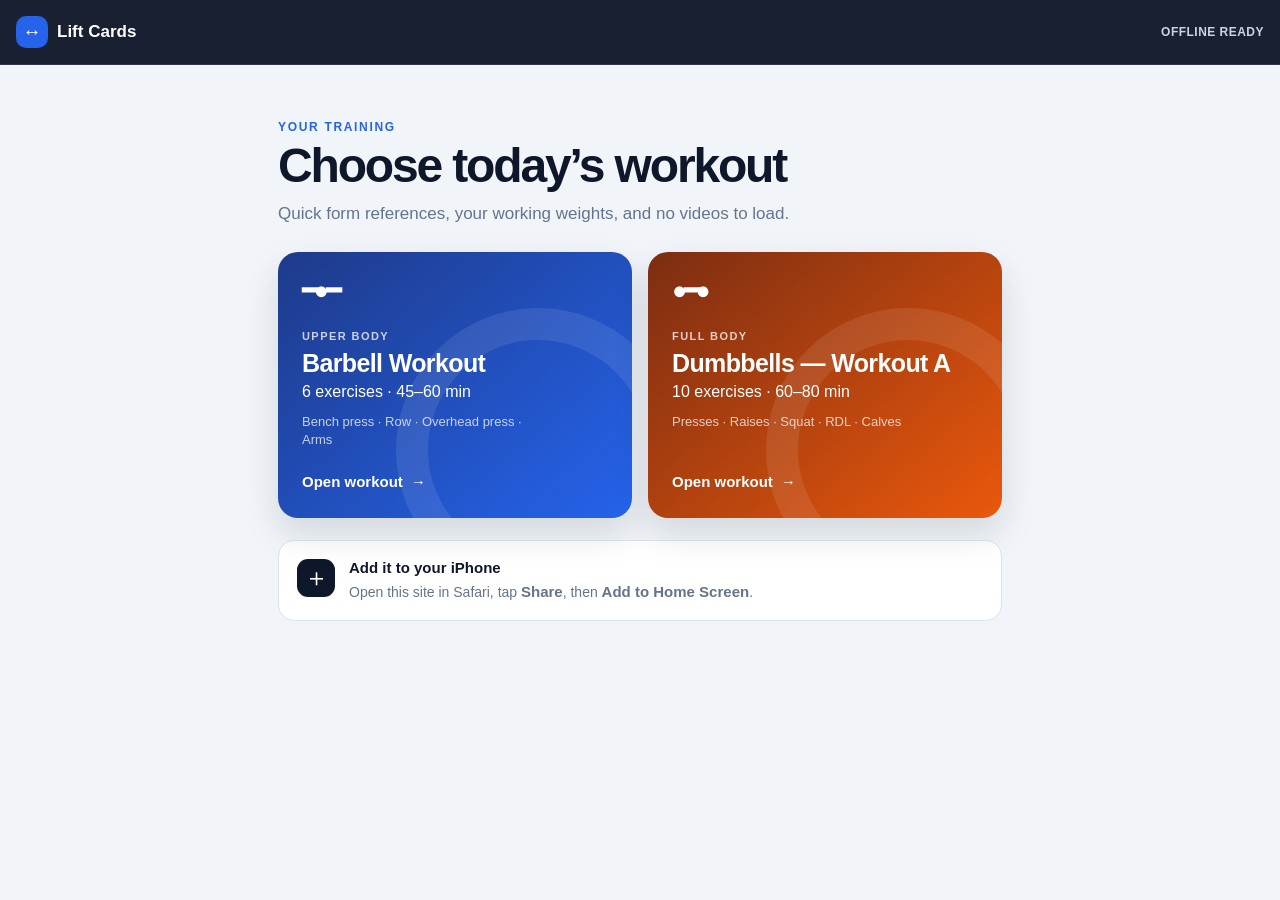
==== index.html @ 5b74cce6 "Create Lift Cards workout PWA" ====
<!doctype html>
<html lang="en">
<head>
  <meta charset="utf-8">
  <meta name="viewport" content="width=device-width, initial-scale=1, viewport-fit=cover">
  <meta name="theme-color" content="#0f172a">
  <meta name="apple-mobile-web-app-capable" content="yes">
  <meta name="apple-mobile-web-app-status-bar-style" content="black-translucent">
  <meta name="apple-mobile-web-app-title" content="Lift Cards">
  <title>Lift Cards</title>
  <link rel="manifest" href="manifest.webmanifest">
  <link rel="apple-touch-icon" href="icons/apple-touch-icon.png">
  <link rel="stylesheet" href="styles.css">
  <script src="app.js" defer></script>
</head>
<body class="home-page">
  <header class="app-bar">
    <a class="brand" href="index.html" aria-label="Lift Cards home">
      <span class="brand-mark" aria-hidden="true">↔</span>
      <span>Lift Cards</span>
    </a>
    <span class="offline-label">Offline ready</span>
  </header>

  <main class="home-content">
    <section class="hero">
      <p class="eyebrow">YOUR TRAINING</p>
      <h1>Choose today’s workout</h1>
      <p>Quick form references, your working weights, and no videos to load.</p>
    </section>

    <section class="workout-grid" aria-label="Available workouts">
      <a class="workout-card barbell-card" href="barbell.html">
        <span class="card-icon" aria-hidden="true">━●━</span>
        <span class="card-kicker">UPPER BODY</span>
        <strong>Barbell Workout</strong>
        <span>6 exercises · 45–60 min</span>
        <span class="exercise-preview">Bench press · Row · Overhead press · Arms</span>
        <span class="open-workout">Open workout <span aria-hidden="true">→</span></span>
      </a>

      <a class="workout-card dumbbell-card" href="dumbbell.html">
        <span class="card-icon" aria-hidden="true">●━●</span>
        <span class="card-kicker">FULL BODY</span>
        <strong>Dumbbells — Workout A</strong>
        <span>10 exercises · 60–80 min</span>
        <span class="exercise-preview">Presses · Raises · Squat · RDL · Calves</span>
        <span class="open-workout">Open workout <span aria-hidden="true">→</span></span>
      </a>
    </section>

    <aside class="install-card" id="install-help">
      <span class="install-icon" aria-hidden="true">＋</span>
      <div>
        <strong>Add it to your iPhone</strong>
        <p>Open this site in Safari, tap <strong>Share</strong>, then <strong>Add to Home Screen</strong>.</p>
      </div>
    </aside>
  </main>
</body>
</html>
---- styles.css ----
:root {
  color-scheme: light;
  --ink: #0f172a;
  --muted: #64748b;
  --line: #dbe2ea;
  --surface: #ffffff;
  --canvas: #f1f5f9;
  --blue: #2563eb;
  --blue-dark: #1d4ed8;
  --orange: #ea580c;
  --radius: 20px;
  font-family: -apple-system, BlinkMacSystemFont, "SF Pro Text", "Helvetica Neue", Arial, sans-serif;
}

* {
  box-sizing: border-box;
}

html {
  background: var(--canvas);
  scroll-behavior: smooth;
  -webkit-text-size-adjust: 100%;
}

body {
  margin: 0;
  color: var(--ink);
  background: var(--canvas);
}

a {
  color: inherit;
}

.app-bar {
  position: sticky;
  z-index: 20;
  top: 0;
  display: flex;
  align-items: center;
  justify-content: space-between;
  min-height: calc(58px + env(safe-area-inset-top));
  padding: calc(10px + env(safe-area-inset-top)) max(16px, env(safe-area-inset-right)) 10px max(16px, env(safe-area-inset-left));
  color: #ffffff;
  background: rgba(15, 23, 42, 0.96);
  border-bottom: 1px solid rgba(255, 255, 255, 0.1);
  -webkit-backdrop-filter: blur(16px);
  backdrop-filter: blur(16px);
}

.brand {
  display: inline-flex;
  flex: 0 0 auto;
  align-items: center;
  gap: 9px;
  min-height: 44px;
  color: #ffffff;
  font-size: 17px;
  font-weight: 750;
  text-decoration: none;
}

.brand-mark {
  display: grid;
  width: 32px;
  height: 32px;
  flex: 0 0 32px;
  place-items: center;
  border-radius: 10px;
  background: var(--blue);
  font-size: 19px;
  font-weight: 900;
}

.offline-label {
  color: #cbd5e1;
  font-size: 12px;
  font-weight: 700;
  letter-spacing: 0.04em;
  text-transform: uppercase;
}

.home-content {
  width: min(760px, 100%);
  margin: 0 auto;
  padding: 34px max(18px, env(safe-area-inset-right)) calc(40px + env(safe-area-inset-bottom)) max(18px, env(safe-area-inset-left));
}

.hero {
  margin-bottom: 26px;
}

.hero .eyebrow {
  margin: 0 0 8px;
  color: var(--blue);
  font-size: 12px;
  font-weight: 800;
  letter-spacing: 0.14em;
}

.hero h1 {
  margin: 0 0 10px;
  font-size: clamp(34px, 9vw, 48px);
  line-height: 1.02;
  letter-spacing: -0.045em;
}

.hero > p:last-child {
  max-width: 560px;
  margin: 0;
  color: var(--muted);
  font-size: 17px;
  line-height: 1.5;
}

.workout-grid {
  display: grid;
  gap: 16px;
}

.workout-card {
  position: relative;
  display: flex;
  min-height: 250px;
  flex-direction: column;
  align-items: flex-start;
  overflow: hidden;
  padding: 24px;
  color: #ffffff;
  border-radius: var(--radius);
  text-decoration: none;
  box-shadow: 0 16px 35px rgba(15, 23, 42, 0.13);
  -webkit-tap-highlight-color: transparent;
}

.workout-card::after {
  position: absolute;
  right: -48px;
  bottom: -74px;
  width: 220px;
  height: 220px;
  border: 32px solid rgba(255, 255, 255, 0.09);
  border-radius: 50%;
  content: "";
}

.barbell-card {
  background: linear-gradient(140deg, #1e3a8a, #2563eb);
}

.dumbbell-card {
  background: linear-gradient(140deg, #7c2d12, #ea580c);
}

.card-icon {
  margin-bottom: 25px;
  font-size: 25px;
  font-weight: 900;
  letter-spacing: -0.13em;
}

.card-kicker {
  margin-bottom: 7px;
  color: rgba(255, 255, 255, 0.76);
  font-size: 11px;
  font-weight: 800;
  letter-spacing: 0.13em;
}

.workout-card > strong {
  position: relative;
  z-index: 1;
  margin-bottom: 5px;
  font-size: 25px;
  line-height: 1.15;
  letter-spacing: -0.025em;
}

.workout-card > span {
  position: relative;
  z-index: 1;
}

.exercise-preview {
  max-width: 78%;
  margin-top: 12px;
  color: rgba(255, 255, 255, 0.74);
  font-size: 13px;
  line-height: 1.4;
}

.open-workout {
  display: inline-flex;
  align-items: center;
  gap: 8px;
  min-height: 44px;
  margin-top: auto;
  padding-top: 20px;
  font-size: 15px;
  font-weight: 750;
}

.install-card {
  display: flex;
  gap: 14px;
  margin-top: 22px;
  padding: 18px;
  background: var(--surface);
  border: 1px solid var(--line);
  border-radius: 16px;
}

.install-icon {
  display: grid;
  width: 38px;
  height: 38px;
  flex: 0 0 38px;
  place-items: center;
  color: #ffffff;
  background: var(--ink);
  border-radius: 11px;
  font-size: 25px;
  line-height: 1;
}

.install-card strong {
  font-size: 15px;
}

.install-card p {
  margin: 4px 0 0;
  color: var(--muted);
  font-size: 14px;
  line-height: 1.45;
}

.workout-page {
  padding: 0 !important;
  background: var(--canvas) !important;
}

.workout-page .app-bar {
  gap: 12px;
}

.workout-switcher {
  display: flex;
  flex: 0 0 auto;
  gap: 4px;
  margin-left: auto;
  padding: 3px;
  background: rgba(255, 255, 255, 0.09);
  border-radius: 12px;
}

.workout-switcher a {
  display: grid;
  min-width: 44px;
  min-height: 38px;
  padding: 0 10px;
  place-items: center;
  color: #cbd5e1;
  border-radius: 9px;
  font-size: 12px;
  font-weight: 750;
  text-decoration: none;
}

.workout-switcher a.active {
  color: var(--ink);
  background: #ffffff;
}

.workout-content {
  width: min(720px, 100%);
  max-width: 720px !important;
  min-height: 100vh;
  margin: 0 auto !important;
  padding: 28px 24px calc(48px + env(safe-area-inset-bottom));
  background: var(--surface);
  box-shadow: 0 12px 35px rgba(15, 23, 42, 0.08);
}

.workout-content > h1 {
  color: var(--ink);
  line-height: 1.1;
  letter-spacing: -0.035em;
}

.workout-content h2 {
  scroll-margin-top: 88px;
  line-height: 1.2;
  letter-spacing: -0.015em;
}

.workout-content hr {
  height: 1px;
  margin: 26px 0 0;
  background: var(--line);
  border: 0;
}

.workout-content table {
  width: 100%;
  table-layout: fixed;
}

.workout-content td {
  width: 50% !important;
  padding: 5px !important;
  color: var(--muted);
  font-size: 11px;
  letter-spacing: 0.05em;
}

.workout-content img {
  display: block;
  width: 100% !important;
  max-width: 300px;
  height: auto !important;
  margin: 5px auto 0;
  background: #ffffff;
  border: 1px solid #edf0f3;
  border-radius: 13px;
}

.workout-content ul {
  margin: 12px 0 0;
  padding-left: 24px;
}

.workout-content li {
  margin: 6px 0;
}

.workout-content a {
  color: var(--blue-dark);
}

.back-to-top {
  display: inline-flex;
  min-height: 44px;
  align-items: center;
  margin-top: 12px;
  color: var(--blue-dark);
  font-size: 14px;
  font-weight: 700;
  text-decoration: none;
}

@media (min-width: 700px) {
  .workout-grid {
    grid-template-columns: 1fr 1fr;
  }

  .home-content {
    padding-top: 55px;
  }
}

@media (max-width: 480px) {
  .offline-label {
    display: none;
  }

  .workout-content {
    padding: 24px 15px calc(42px + env(safe-area-inset-bottom));
  }

  .workout-content > h1 {
    font-size: 29px !important;
  }

  .workout-content h2 {
    font-size: 20px !important;
  }

  .workout-content td {
    padding: 3px !important;
  }
}

@media (display-mode: standalone) {
  .install-card {
    display: none;
  }
}

@media print {
  .app-bar,
  .install-card,
  .back-to-top {
    display: none !important;
  }

  .workout-content {
    box-shadow: none;
  }
}
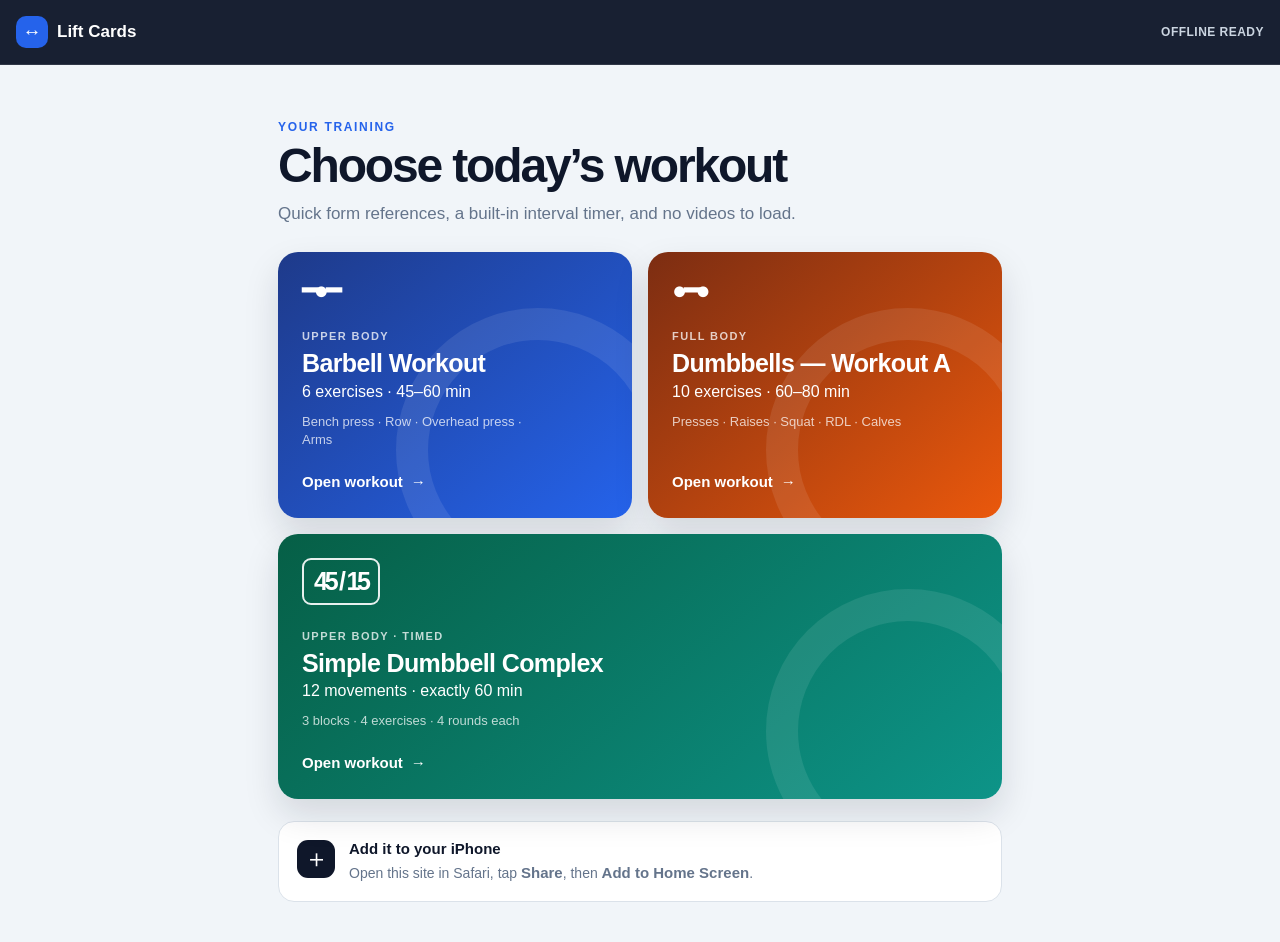
==== commit 72b06b6b: "Add simplified dumbbell complex workout" ====
--- a/index.html
+++ b/index.html
@@ -26,7 +26,7 @@
     <section class="hero">
       <p class="eyebrow">YOUR TRAINING</p>
       <h1>Choose today’s workout</h1>
-      <p>Quick form references, your working weights, and no videos to load.</p>
+      <p>Quick form references, a built-in interval timer, and no videos to load.</p>
     </section>
 
     <section class="workout-grid" aria-label="Available workouts">
@@ -47,6 +47,15 @@
         <span class="exercise-preview">Presses · Raises · Squat · RDL · Calves</span>
         <span class="open-workout">Open workout <span aria-hidden="true">→</span></span>
       </a>
+
+      <a class="workout-card complex-card" href="complex.html">
+        <span class="card-icon timer-card-icon" aria-hidden="true">45 / 15</span>
+        <span class="card-kicker">UPPER BODY · TIMED</span>
+        <strong>Simple Dumbbell Complex</strong>
+        <span>12 movements · exactly 60 min</span>
+        <span class="exercise-preview">3 blocks · 4 exercises · 4 rounds each</span>
+        <span class="open-workout">Open workout <span aria-hidden="true">→</span></span>
+      </a>
     </section>
 
     <aside class="install-card" id="install-help">
--- a/styles.css
+++ b/styles.css
@@ -152,6 +152,19 @@
   background: linear-gradient(140deg, #7c2d12, #ea580c);
 }
 
+.complex-card {
+  background: linear-gradient(140deg, #065f46, #0d9488);
+}
+
+.timer-card-icon {
+  display: inline-flex;
+  padding: 7px 10px;
+  border: 2px solid rgba(255, 255, 255, 0.9);
+  border-radius: 9px;
+  font-size: 16px;
+  letter-spacing: 0.04em;
+}
+
 .card-icon {
   margin-bottom: 25px;
   font-size: 25px;
@@ -271,6 +284,10 @@
   background: #ffffff;
 }
 
+.mobile-home {
+  display: none !important;
+}
+
 .workout-content {
   width: min(720px, 100%);
   max-width: 720px !important;
@@ -348,6 +365,347 @@
   text-decoration: none;
 }
 
+.complex-workout > .eyebrow {
+  margin: 0 0 8px;
+  color: #0f766e;
+  font-size: 12px;
+  font-weight: 800;
+  letter-spacing: 0.13em;
+}
+
+.complex-workout > h1 {
+  margin: 0 0 7px;
+  font-size: 34px;
+}
+
+.workout-deck {
+  margin: 0 0 20px;
+  color: var(--muted);
+  font-size: 16px;
+}
+
+.format-strip {
+  display: grid;
+  grid-template-columns: repeat(3, 1fr);
+  overflow: hidden;
+  margin-bottom: 18px;
+  background: #e2e8f0;
+  border: 1px solid var(--line);
+  border-radius: 14px;
+}
+
+.format-strip span {
+  display: flex;
+  min-height: 62px;
+  flex-direction: column;
+  align-items: center;
+  justify-content: center;
+  color: var(--muted);
+  font-size: 12px;
+  text-transform: uppercase;
+}
+
+.format-strip span + span {
+  border-left: 1px solid #cbd5e1;
+}
+
+.format-strip strong {
+  color: var(--ink);
+  font-size: 21px;
+  line-height: 1;
+}
+
+.interval-timer {
+  position: sticky;
+  z-index: 12;
+  top: calc(64px + env(safe-area-inset-top));
+  display: flex;
+  align-items: center;
+  justify-content: space-between;
+  gap: 18px;
+  margin: 0 0 22px;
+  padding: 14px 16px;
+  color: #ffffff;
+  background: var(--ink);
+  border-radius: 17px;
+  box-shadow: 0 12px 28px rgba(15, 23, 42, 0.2);
+  transition: background 180ms ease;
+}
+
+.interval-timer[data-phase="work"] {
+  background: #047857;
+}
+
+.interval-timer[data-phase="rest"] {
+  background: #c2410c;
+}
+
+.timer-readout {
+  display: grid;
+  grid-template-columns: auto auto;
+  align-items: baseline;
+  gap: 0 12px;
+}
+
+.timer-readout > span {
+  color: rgba(255, 255, 255, 0.75);
+  font-size: 11px;
+  font-weight: 800;
+  letter-spacing: 0.12em;
+}
+
+.timer-readout > strong {
+  grid-row: span 2;
+  font-size: 38px;
+  line-height: 1;
+  font-variant-numeric: tabular-nums;
+  letter-spacing: -0.04em;
+}
+
+.timer-readout small {
+  color: rgba(255, 255, 255, 0.72);
+  font-size: 11px;
+}
+
+.timer-actions {
+  display: flex;
+  gap: 7px;
+}
+
+.timer-actions button {
+  min-width: 68px;
+  min-height: 44px;
+  padding: 0 13px;
+  color: var(--ink);
+  background: #ffffff;
+  border: 0;
+  border-radius: 11px;
+  font: inherit;
+  font-size: 14px;
+  font-weight: 800;
+}
+
+.timer-actions .timer-reset {
+  min-width: 44px;
+  color: #ffffff;
+  background: rgba(255, 255, 255, 0.14);
+}
+
+.loading-guide {
+  margin-bottom: 26px;
+  padding: 19px;
+  background: #f8fafc;
+  border: 1px solid var(--line);
+  border-radius: 17px;
+}
+
+.loading-guide h2 {
+  margin: 0 0 13px;
+  font-size: 19px;
+}
+
+.loading-guide > p {
+  margin: 14px 0 0;
+  color: var(--muted);
+  font-size: 14px;
+}
+
+.load-grid {
+  display: grid;
+  grid-template-columns: repeat(3, 1fr);
+  gap: 8px;
+}
+
+.load-grid div {
+  display: flex;
+  min-height: 82px;
+  flex-direction: column;
+  justify-content: center;
+  padding: 10px;
+  background: #ffffff;
+  border: 1px solid var(--line);
+  border-radius: 12px;
+}
+
+.load-grid strong {
+  font-size: 13px;
+}
+
+.load-grid span {
+  margin-top: 3px;
+  color: var(--muted);
+  font-size: 12px;
+}
+
+.timeline-section {
+  margin: 26px 0;
+  padding: 20px;
+  background: #f8fafc;
+  border-left: 4px solid #94a3b8;
+  border-radius: 0 15px 15px 0;
+}
+
+.timeline-section h2 {
+  margin: 5px 0 4px;
+}
+
+.section-time {
+  color: var(--muted);
+  font-size: 12px;
+  font-weight: 800;
+  letter-spacing: 0.08em;
+}
+
+.section-rule {
+  margin: 0 0 13px;
+  color: var(--muted);
+  font-size: 14px;
+}
+
+.compact-list {
+  margin: 12px 0 0 !important;
+}
+
+.complex-block {
+  overflow: hidden;
+  margin: 28px 0 20px;
+  border: 1px solid var(--line);
+  border-top: 5px solid var(--blue);
+  border-radius: 17px;
+}
+
+.block-b {
+  border-top-color: #7c3aed;
+}
+
+.block-c {
+  border-top-color: #ea580c;
+}
+
+.block-heading {
+  display: flex;
+  align-items: flex-start;
+  justify-content: space-between;
+  gap: 14px;
+  padding: 18px 18px 8px;
+}
+
+.block-heading h2 {
+  margin: 3px 0 0;
+  font-size: 24px;
+}
+
+.block-heading > strong {
+  flex: 0 0 auto;
+  padding: 7px 9px;
+  color: var(--ink);
+  background: #e2e8f0;
+  border-radius: 9px;
+  font-size: 12px;
+}
+
+.block-label {
+  color: var(--muted);
+  font-size: 10px;
+  font-weight: 850;
+  letter-spacing: 0.1em;
+}
+
+.complex-block > .section-rule {
+  padding: 0 18px;
+}
+
+.exercise-list {
+  margin: 0 !important;
+  padding: 0 !important;
+  list-style: none;
+  counter-reset: exercise;
+}
+
+.exercise-list li {
+  position: relative;
+  display: grid;
+  min-height: 78px;
+  grid-template-columns: 36px 1fr;
+  align-content: center;
+  column-gap: 11px;
+  margin: 0 !important;
+  padding: 14px 18px;
+  counter-increment: exercise;
+  border-top: 1px solid var(--line);
+}
+
+.exercise-list li::before {
+  display: grid;
+  width: 32px;
+  height: 32px;
+  grid-row: span 2;
+  place-items: center;
+  align-self: center;
+  color: #ffffff;
+  background: var(--ink);
+  border-radius: 50%;
+  content: counter(exercise);
+  font-size: 13px;
+  font-weight: 800;
+}
+
+.exercise-list strong {
+  align-self: end;
+  font-size: 16px;
+}
+
+.exercise-list span {
+  align-self: start;
+  margin-top: 3px;
+  color: var(--muted);
+  font-size: 13px;
+  line-height: 1.4;
+}
+
+.break-card {
+  display: flex;
+  align-items: center;
+  gap: 13px;
+  margin: 20px 0;
+  padding: 13px 16px;
+  color: #92400e;
+  background: #fff7ed;
+  border: 1px solid #fed7aa;
+  border-radius: 13px;
+}
+
+.break-card strong {
+  flex: 0 0 auto;
+  font-size: 13px;
+}
+
+.break-card span {
+  font-size: 13px;
+}
+
+.workout-notes {
+  margin-top: 28px;
+  border: 1px solid var(--line);
+  border-radius: 14px;
+}
+
+.workout-notes summary {
+  min-height: 52px;
+  padding: 15px 17px;
+  cursor: pointer;
+  font-weight: 750;
+}
+
+.workout-notes > div {
+  padding: 0 17px 8px;
+  color: var(--muted);
+}
+
+.workout-notes p {
+  margin: 0 0 12px;
+}
+
 @media (min-width: 700px) {
   .workout-grid {
     grid-template-columns: 1fr 1fr;
@@ -356,6 +714,33 @@
   .home-content {
     padding-top: 55px;
   }
+
+  .complex-card {
+    grid-column: 1 / -1;
+    min-height: 220px;
+  }
+}
+
+@media (max-width: 600px) {
+  .workout-page .brand {
+    display: none;
+  }
+
+  .workout-page .workout-switcher {
+    width: 100%;
+    margin-left: 0;
+  }
+
+  .workout-page .workout-switcher a {
+    flex: 1 1 0;
+    min-width: 0;
+    padding: 0 6px;
+    font-size: 11px;
+  }
+
+  .workout-page .mobile-home {
+    display: grid !important;
+  }
 }
 
 @media (max-width: 480px) {
@@ -377,6 +762,58 @@
 
   .workout-content td {
     padding: 3px !important;
+  }
+
+  .complex-workout {
+    padding-right: 13px;
+    padding-left: 13px;
+  }
+
+  .complex-workout > h1 {
+    font-size: 30px !important;
+  }
+
+  .interval-timer {
+    gap: 9px;
+    padding: 12px;
+  }
+
+  .timer-readout {
+    gap: 0 8px;
+  }
+
+  .timer-readout > strong {
+    font-size: 33px;
+  }
+
+  .timer-actions button {
+    min-width: 58px;
+    padding: 0 10px;
+  }
+
+  .timer-actions .timer-reset {
+    min-width: 42px;
+  }
+
+  .load-grid {
+    grid-template-columns: 1fr;
+  }
+
+  .load-grid div {
+    min-height: 62px;
+  }
+
+  .block-heading {
+    align-items: center;
+  }
+
+  .block-heading h2 {
+    font-size: 21px !important;
+  }
+
+  .exercise-list li {
+    padding-right: 14px;
+    padding-left: 14px;
   }
 }
 
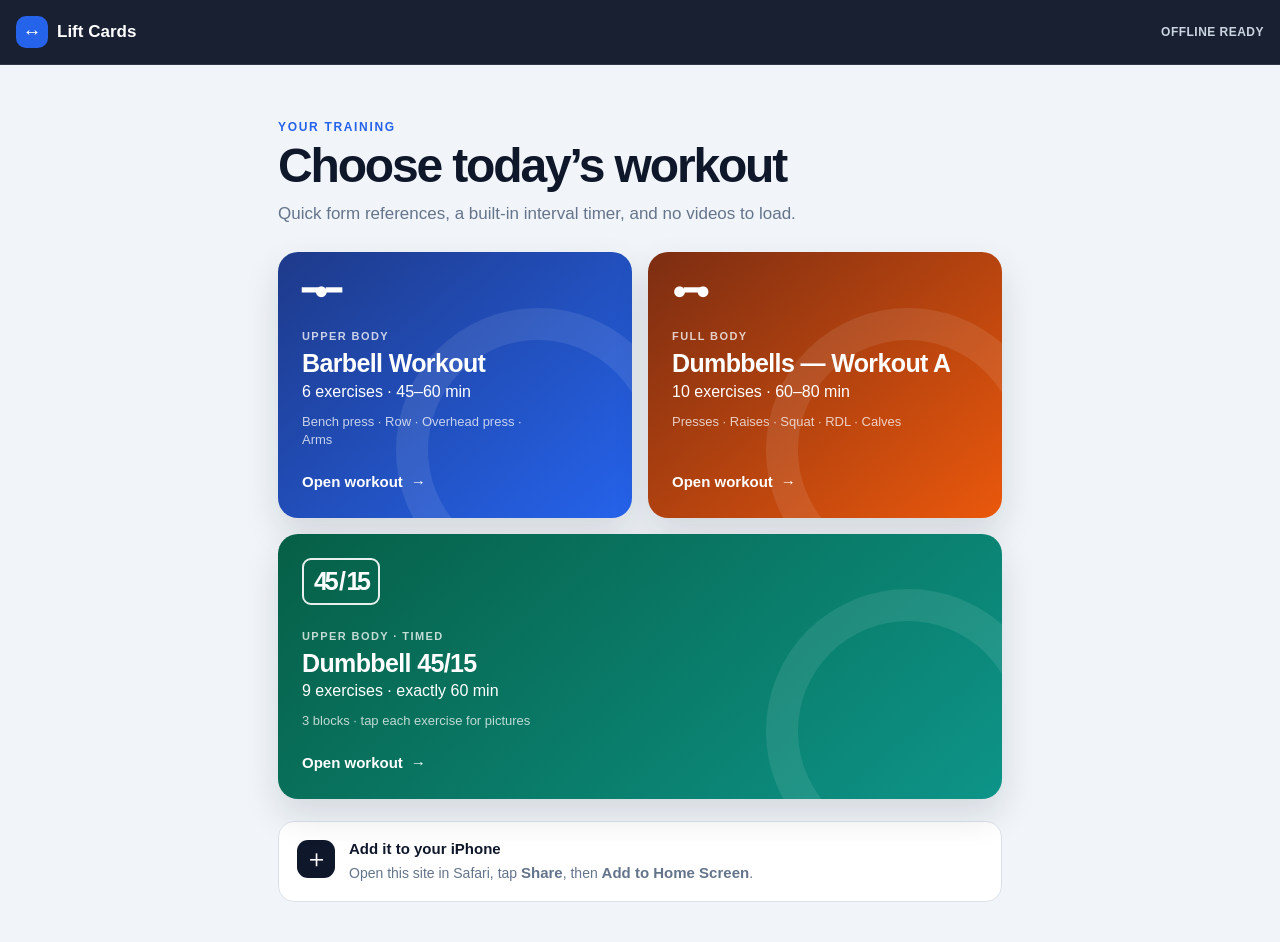
==== commit 732c48e1: "Add tap-to-view exercise diagrams" ====
--- a/index.html
+++ b/index.html
@@ -51,9 +51,9 @@
       <a class="workout-card complex-card" href="complex.html">
         <span class="card-icon timer-card-icon" aria-hidden="true">45 / 15</span>
         <span class="card-kicker">UPPER BODY · TIMED</span>
-        <strong>Simple Dumbbell Complex</strong>
-        <span>12 movements · exactly 60 min</span>
-        <span class="exercise-preview">3 blocks · 4 exercises · 4 rounds each</span>
+        <strong>Dumbbell 45/15</strong>
+        <span>9 exercises · exactly 60 min</span>
+        <span class="exercise-preview">3 blocks · tap each exercise for pictures</span>
         <span class="open-workout">Open workout <span aria-hidden="true">→</span></span>
       </a>
     </section>
--- a/styles.css
+++ b/styles.css
@@ -611,56 +611,159 @@
   letter-spacing: 0.1em;
 }
 
-.complex-block > .section-rule {
-  padding: 0 18px;
-}
-
-.exercise-list {
-  margin: 0 !important;
-  padding: 0 !important;
+.weight-strip {
+  display: grid;
+  grid-template-columns: repeat(3, 1fr);
+  gap: 7px;
+  margin-bottom: 20px;
+}
+
+.weight-strip span {
+  display: grid;
+  min-height: 54px;
+  place-content: center;
+  color: var(--muted);
+  background: #f8fafc;
+  border: 1px solid var(--line);
+  border-radius: 11px;
+  font-size: 12px;
+  text-align: center;
+}
+
+.weight-strip strong {
+  color: var(--ink);
+  font-size: 16px;
+}
+
+.mini-phase {
+  display: flex;
+  align-items: center;
+  justify-content: space-between;
+  gap: 12px;
+  margin: 20px 0;
+  padding: 14px 16px;
+  background: #f8fafc;
+  border: 1px solid var(--line);
+  border-radius: 13px;
+}
+
+.mini-phase strong {
+  font-size: 13px;
+}
+
+.mini-phase span {
+  color: var(--muted);
+  font-size: 12px;
+  text-align: right;
+}
+
+.exercise-links {
+  border-top: 1px solid var(--line);
+}
+
+.exercise-link + .exercise-link {
+  border-top: 1px solid var(--line);
+}
+
+.exercise-link summary {
+  display: grid;
+  min-height: 62px;
+  grid-template-columns: 34px minmax(0, 1fr) auto;
+  align-items: center;
+  gap: 11px;
+  padding: 10px 16px;
+  cursor: pointer;
   list-style: none;
-  counter-reset: exercise;
-}
-
-.exercise-list li {
-  position: relative;
-  display: grid;
-  min-height: 78px;
-  grid-template-columns: 36px 1fr;
-  align-content: center;
-  column-gap: 11px;
-  margin: 0 !important;
-  padding: 14px 18px;
-  counter-increment: exercise;
-  border-top: 1px solid var(--line);
-}
-
-.exercise-list li::before {
+  -webkit-tap-highlight-color: transparent;
+}
+
+.exercise-link summary::-webkit-details-marker {
+  display: none;
+}
+
+.exercise-link[open] summary {
+  background: #f8fafc;
+}
+
+.exercise-number {
   display: grid;
   width: 32px;
   height: 32px;
-  grid-row: span 2;
   place-items: center;
-  align-self: center;
   color: #ffffff;
   background: var(--ink);
   border-radius: 50%;
-  content: counter(exercise);
   font-size: 13px;
   font-weight: 800;
 }
 
-.exercise-list strong {
-  align-self: end;
+.exercise-link strong {
   font-size: 16px;
 }
 
-.exercise-list span {
-  align-self: start;
-  margin-top: 3px;
-  color: var(--muted);
+.exercise-link strong small {
+  display: block;
+  margin-top: 2px;
+  color: var(--muted);
+  font-size: 11px;
+  font-weight: 650;
+}
+
+.picture-link {
+  color: var(--blue-dark);
+  font-size: 12px;
+  font-weight: 750;
+  white-space: nowrap;
+}
+
+.picture-link::after {
+  display: inline-block;
+  margin-left: 5px;
+  content: "↓";
+  transition: transform 160ms ease;
+}
+
+.exercise-link[open] .picture-link::after {
+  transform: rotate(180deg);
+}
+
+.position-grid {
+  display: grid;
+  grid-template-columns: 1fr 1fr;
+  gap: 8px;
+  padding: 10px 12px 14px;
+  background: #f8fafc;
+  border-top: 1px solid var(--line);
+}
+
+.position-grid figure {
+  margin: 0;
+}
+
+.position-grid figcaption {
+  margin-bottom: 4px;
+  color: var(--muted);
+  font-size: 10px;
+  font-weight: 800;
+  letter-spacing: 0.08em;
+  text-align: center;
+}
+
+.position-grid img {
+  margin-top: 0;
+}
+
+.compact-safety {
+  margin: 22px 0 4px;
+  color: var(--ink);
   font-size: 13px;
-  line-height: 1.4;
+  font-weight: 700;
+}
+
+.image-credit {
+  margin: 0 0 18px;
+  color: var(--muted);
+  font-size: 11px;
 }
 
 .break-card {
@@ -811,9 +914,19 @@
     font-size: 21px !important;
   }
 
-  .exercise-list li {
-    padding-right: 14px;
-    padding-left: 14px;
+  .exercise-link summary {
+    padding-right: 12px;
+    padding-left: 12px;
+  }
+
+  .mini-phase {
+    align-items: flex-start;
+    flex-direction: column;
+    gap: 3px;
+  }
+
+  .mini-phase span {
+    text-align: left;
   }
 }
 
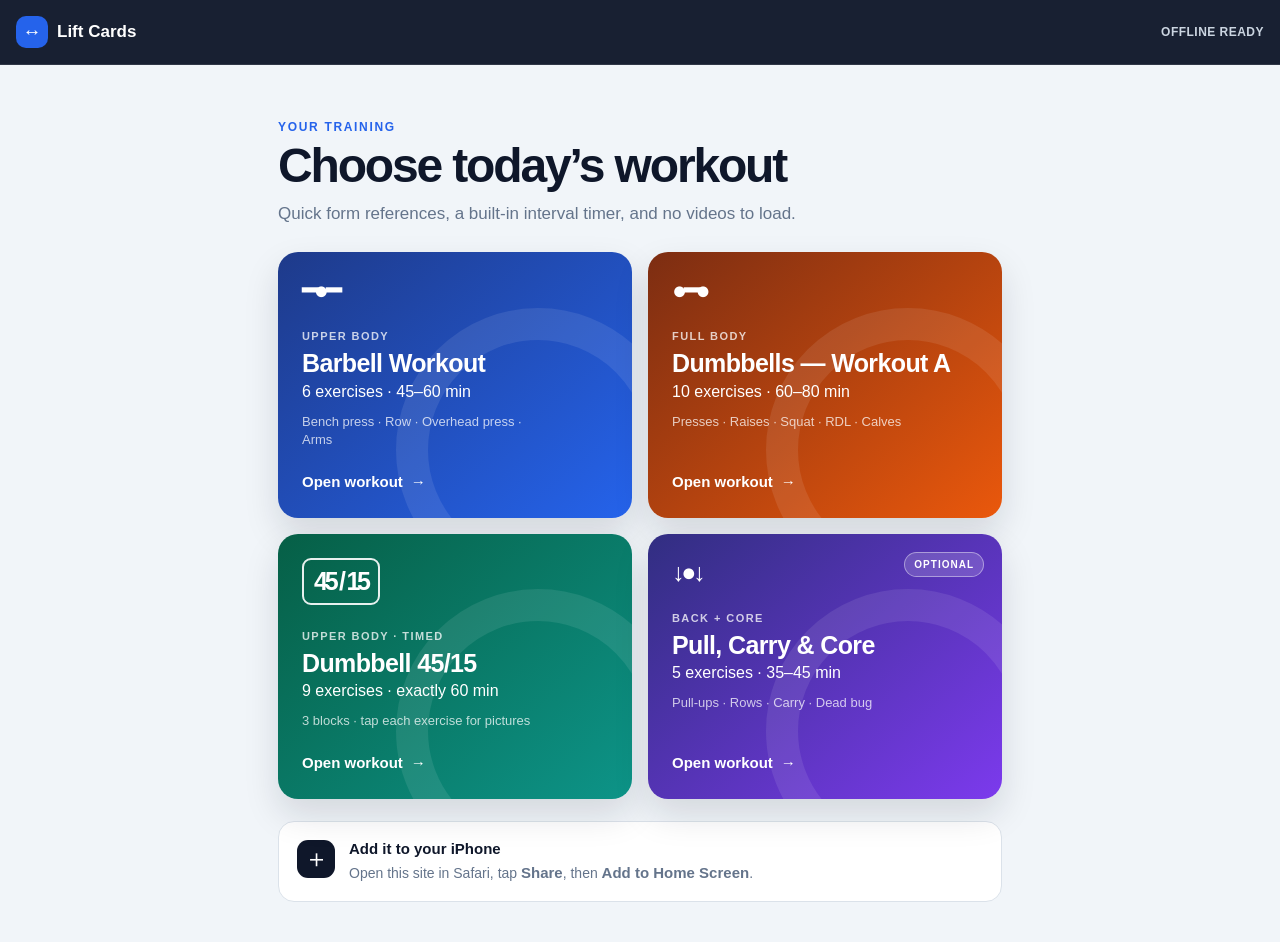
==== commit daabfa35: "Add optional back and core workout" ====
--- a/index.html
+++ b/index.html
@@ -56,6 +56,16 @@
         <span class="exercise-preview">3 blocks · tap each exercise for pictures</span>
         <span class="open-workout">Open workout <span aria-hidden="true">→</span></span>
       </a>
+
+      <a class="workout-card pull-card" href="pull-core.html">
+        <span class="optional-badge">OPTIONAL</span>
+        <span class="card-icon" aria-hidden="true">↓●↓</span>
+        <span class="card-kicker">BACK + CORE</span>
+        <strong>Pull, Carry &amp; Core</strong>
+        <span>5 exercises · 35–45 min</span>
+        <span class="exercise-preview">Pull-ups · Rows · Carry · Dead bug</span>
+        <span class="open-workout">Open workout <span aria-hidden="true">→</span></span>
+      </a>
     </section>
 
     <aside class="install-card" id="install-help">
--- a/styles.css
+++ b/styles.css
@@ -156,6 +156,25 @@
   background: linear-gradient(140deg, #065f46, #0d9488);
 }
 
+.pull-card {
+  background: linear-gradient(140deg, #312e81, #7c3aed);
+}
+
+.workout-card > .optional-badge {
+  position: absolute;
+  z-index: 2;
+  top: 18px;
+  right: 18px;
+  padding: 6px 9px;
+  color: #ffffff;
+  background: rgba(255, 255, 255, 0.16);
+  border: 1px solid rgba(255, 255, 255, 0.42);
+  border-radius: 999px;
+  font-size: 10px;
+  font-weight: 850;
+  letter-spacing: 0.1em;
+}
+
 .timer-card-icon {
   display: inline-flex;
   padding: 7px 10px;
@@ -766,6 +785,73 @@
   font-size: 11px;
 }
 
+.pull-core-workout > .eyebrow {
+  margin: 8px 0 8px;
+  color: #6d28d9;
+  font-size: 12px;
+  font-weight: 800;
+  letter-spacing: 0.13em;
+}
+
+.pull-core-workout > h1 {
+  margin: 0 0 7px;
+  font-size: 34px;
+}
+
+.page-badge {
+  display: inline-flex;
+  min-height: 28px;
+  align-items: center;
+  padding: 0 10px;
+  color: #5b21b6;
+  background: #ede9fe;
+  border: 1px solid #ddd6fe;
+  border-radius: 999px;
+  font-size: 10px;
+  font-weight: 850;
+  letter-spacing: 0.1em;
+}
+
+.equipment-note {
+  display: flex;
+  align-items: center;
+  gap: 12px;
+  margin: 0 0 22px;
+  padding: 14px 16px;
+  color: #4c1d95;
+  background: #f5f3ff;
+  border: 1px solid #ddd6fe;
+  border-radius: 13px;
+}
+
+.equipment-note strong {
+  flex: 0 0 auto;
+  font-size: 13px;
+}
+
+.equipment-note span {
+  font-size: 13px;
+}
+
+.pull-routine {
+  margin-top: 22px;
+  border-top-color: #7c3aed;
+}
+
+.exercise-explanation {
+  margin: 0;
+  padding: 0 16px 15px 61px;
+  color: var(--muted);
+  background: #f8fafc;
+  font-size: 13px;
+  line-height: 1.45;
+}
+
+.exercise-explanation strong {
+  color: var(--ink);
+  font-size: inherit;
+}
+
 .break-card {
   display: flex;
   align-items: center;
@@ -818,9 +904,9 @@
     padding-top: 55px;
   }
 
-  .complex-card {
-    grid-column: 1 / -1;
-    min-height: 220px;
+  .complex-card,
+  .pull-card {
+    min-height: 250px;
   }
 }
 
@@ -928,6 +1014,17 @@
   .mini-phase span {
     text-align: left;
   }
+
+  .equipment-note {
+    align-items: flex-start;
+    flex-direction: column;
+    gap: 3px;
+  }
+
+  .exercise-explanation {
+    padding-right: 12px;
+    padding-left: 57px;
+  }
 }
 
 @media (display-mode: standalone) {
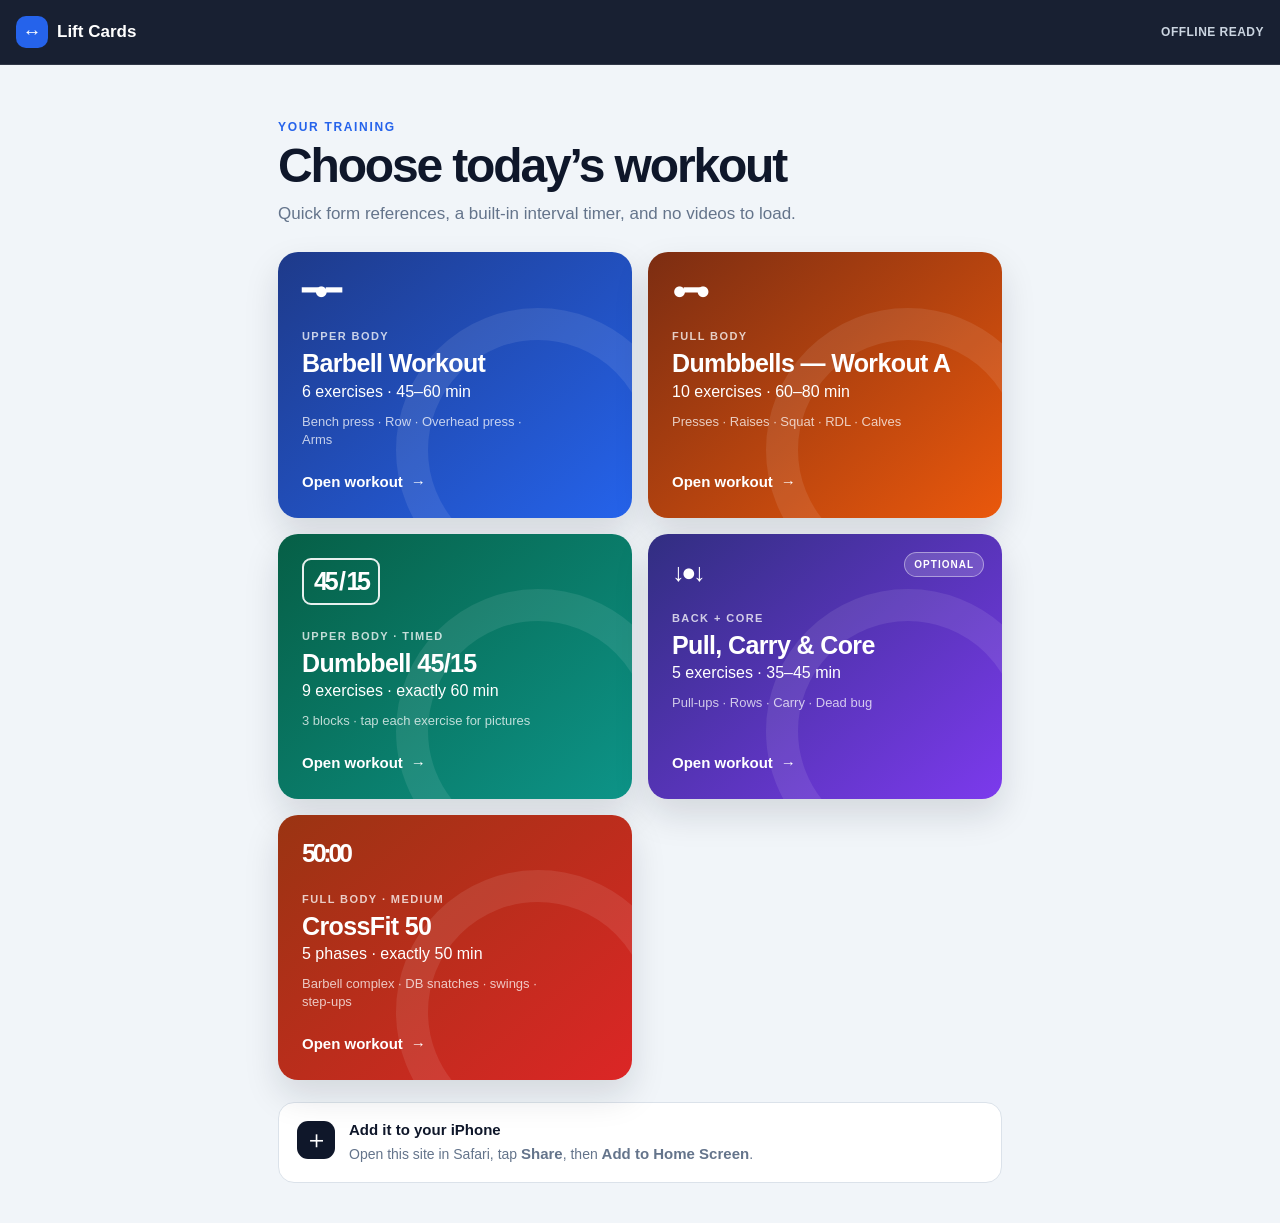
==== commit 6be96338: "feat: add 50-minute CrossFit workout" ====
--- a/index.html
+++ b/index.html
@@ -66,6 +66,15 @@
         <span class="exercise-preview">Pull-ups · Rows · Carry · Dead bug</span>
         <span class="open-workout">Open workout <span aria-hidden="true">→</span></span>
       </a>
+
+      <a class="workout-card crossfit-card" href="crossfit.html">
+        <span class="card-icon" aria-hidden="true">50:00</span>
+        <span class="card-kicker">FULL BODY · MEDIUM</span>
+        <strong>CrossFit 50</strong>
+        <span>5 phases · exactly 50 min</span>
+        <span class="exercise-preview">Barbell complex · DB snatches · swings · step-ups</span>
+        <span class="open-workout">Open workout <span aria-hidden="true">→</span></span>
+      </a>
     </section>
 
     <aside class="install-card" id="install-help">
--- a/styles.css
+++ b/styles.css
@@ -158,6 +158,10 @@
 
 .pull-card {
   background: linear-gradient(140deg, #312e81, #7c3aed);
+}
+
+.crossfit-card {
+  background: linear-gradient(140deg, #9a3412, #dc2626);
 }
 
 .workout-card > .optional-badge {
@@ -696,6 +700,25 @@
   -webkit-tap-highlight-color: transparent;
 }
 
+.workout-movement {
+  display: grid;
+  min-height: 62px;
+  grid-template-columns: 34px minmax(0, 1fr);
+  align-items: center;
+  gap: 11px;
+  padding: 10px 16px;
+}
+
+.block-note {
+  margin: 0;
+  padding: 14px 18px 17px;
+  color: var(--muted);
+  background: #f8fafc;
+  border-top: 1px solid var(--line);
+  font-size: 13px;
+  line-height: 1.5;
+}
+
 .exercise-link summary::-webkit-details-marker {
   display: none;
 }
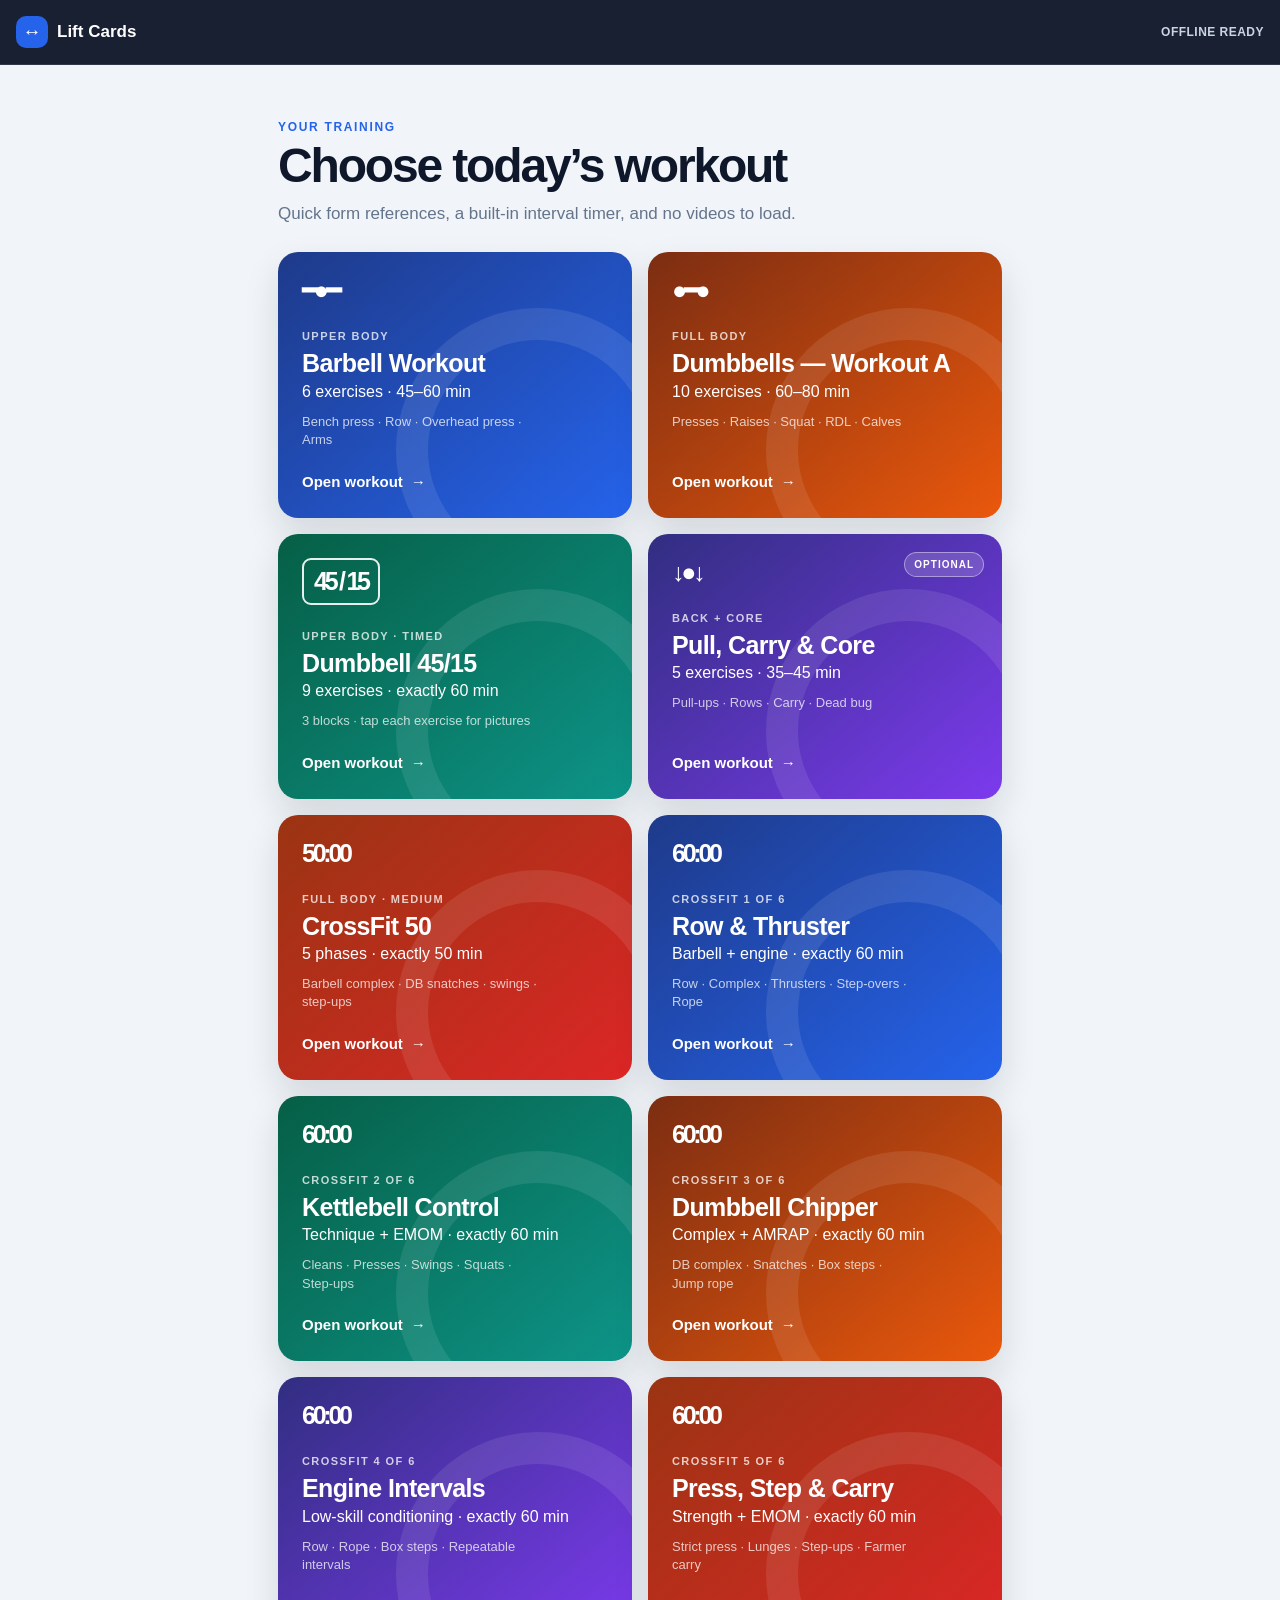
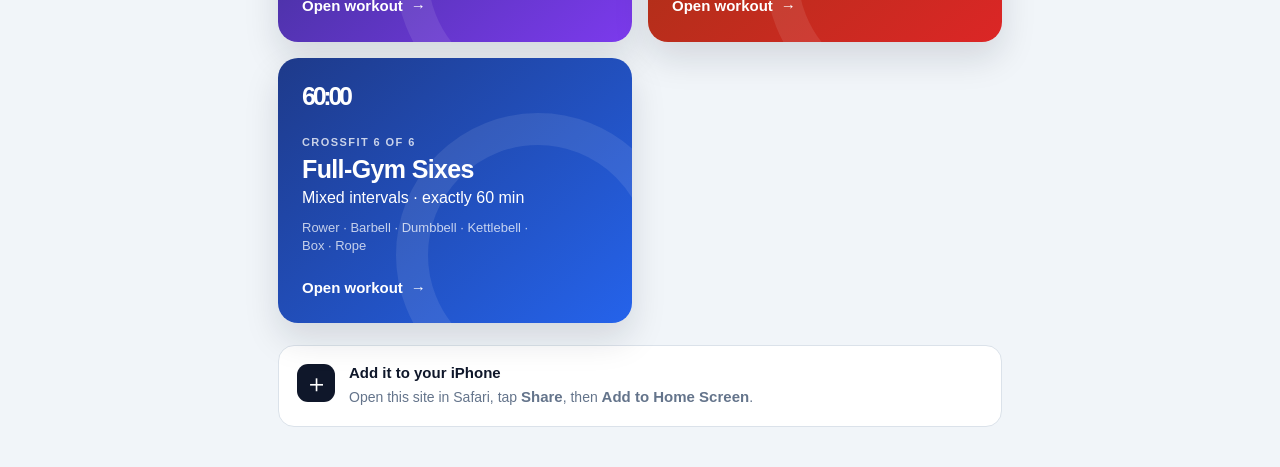
==== commit 41c94eba: "feat: add six one-hour CrossFit sessions" ====
--- a/index.html
+++ b/index.html
@@ -75,6 +75,60 @@
         <span class="exercise-preview">Barbell complex · DB snatches · swings · step-ups</span>
         <span class="open-workout">Open workout <span aria-hidden="true">→</span></span>
       </a>
+
+      <a class="workout-card barbell-card" href="crossfit-hour-1.html">
+        <span class="card-icon" aria-hidden="true">60:00</span>
+        <span class="card-kicker">CROSSFIT 1 OF 6</span>
+        <strong>Row &amp; Thruster</strong>
+        <span>Barbell + engine · exactly 60 min</span>
+        <span class="exercise-preview">Row · Complex · Thrusters · Step-overs · Rope</span>
+        <span class="open-workout">Open workout <span aria-hidden="true">→</span></span>
+      </a>
+
+      <a class="workout-card complex-card" href="crossfit-hour-2.html">
+        <span class="card-icon" aria-hidden="true">60:00</span>
+        <span class="card-kicker">CROSSFIT 2 OF 6</span>
+        <strong>Kettlebell Control</strong>
+        <span>Technique + EMOM · exactly 60 min</span>
+        <span class="exercise-preview">Cleans · Presses · Swings · Squats · Step-ups</span>
+        <span class="open-workout">Open workout <span aria-hidden="true">→</span></span>
+      </a>
+
+      <a class="workout-card dumbbell-card" href="crossfit-hour-3.html">
+        <span class="card-icon" aria-hidden="true">60:00</span>
+        <span class="card-kicker">CROSSFIT 3 OF 6</span>
+        <strong>Dumbbell Chipper</strong>
+        <span>Complex + AMRAP · exactly 60 min</span>
+        <span class="exercise-preview">DB complex · Snatches · Box steps · Jump rope</span>
+        <span class="open-workout">Open workout <span aria-hidden="true">→</span></span>
+      </a>
+
+      <a class="workout-card pull-card" href="crossfit-hour-4.html">
+        <span class="card-icon" aria-hidden="true">60:00</span>
+        <span class="card-kicker">CROSSFIT 4 OF 6</span>
+        <strong>Engine Intervals</strong>
+        <span>Low-skill conditioning · exactly 60 min</span>
+        <span class="exercise-preview">Row · Rope · Box steps · Repeatable intervals</span>
+        <span class="open-workout">Open workout <span aria-hidden="true">→</span></span>
+      </a>
+
+      <a class="workout-card crossfit-card" href="crossfit-hour-5.html">
+        <span class="card-icon" aria-hidden="true">60:00</span>
+        <span class="card-kicker">CROSSFIT 5 OF 6</span>
+        <strong>Press, Step &amp; Carry</strong>
+        <span>Strength + EMOM · exactly 60 min</span>
+        <span class="exercise-preview">Strict press · Lunges · Step-ups · Farmer carry</span>
+        <span class="open-workout">Open workout <span aria-hidden="true">→</span></span>
+      </a>
+
+      <a class="workout-card barbell-card" href="crossfit-hour-6.html">
+        <span class="card-icon" aria-hidden="true">60:00</span>
+        <span class="card-kicker">CROSSFIT 6 OF 6</span>
+        <strong>Full-Gym Sixes</strong>
+        <span>Mixed intervals · exactly 60 min</span>
+        <span class="exercise-preview">Rower · Barbell · Dumbbell · Kettlebell · Box · Rope</span>
+        <span class="open-workout">Open workout <span aria-hidden="true">→</span></span>
+      </a>
     </section>
 
     <aside class="install-card" id="install-help">
